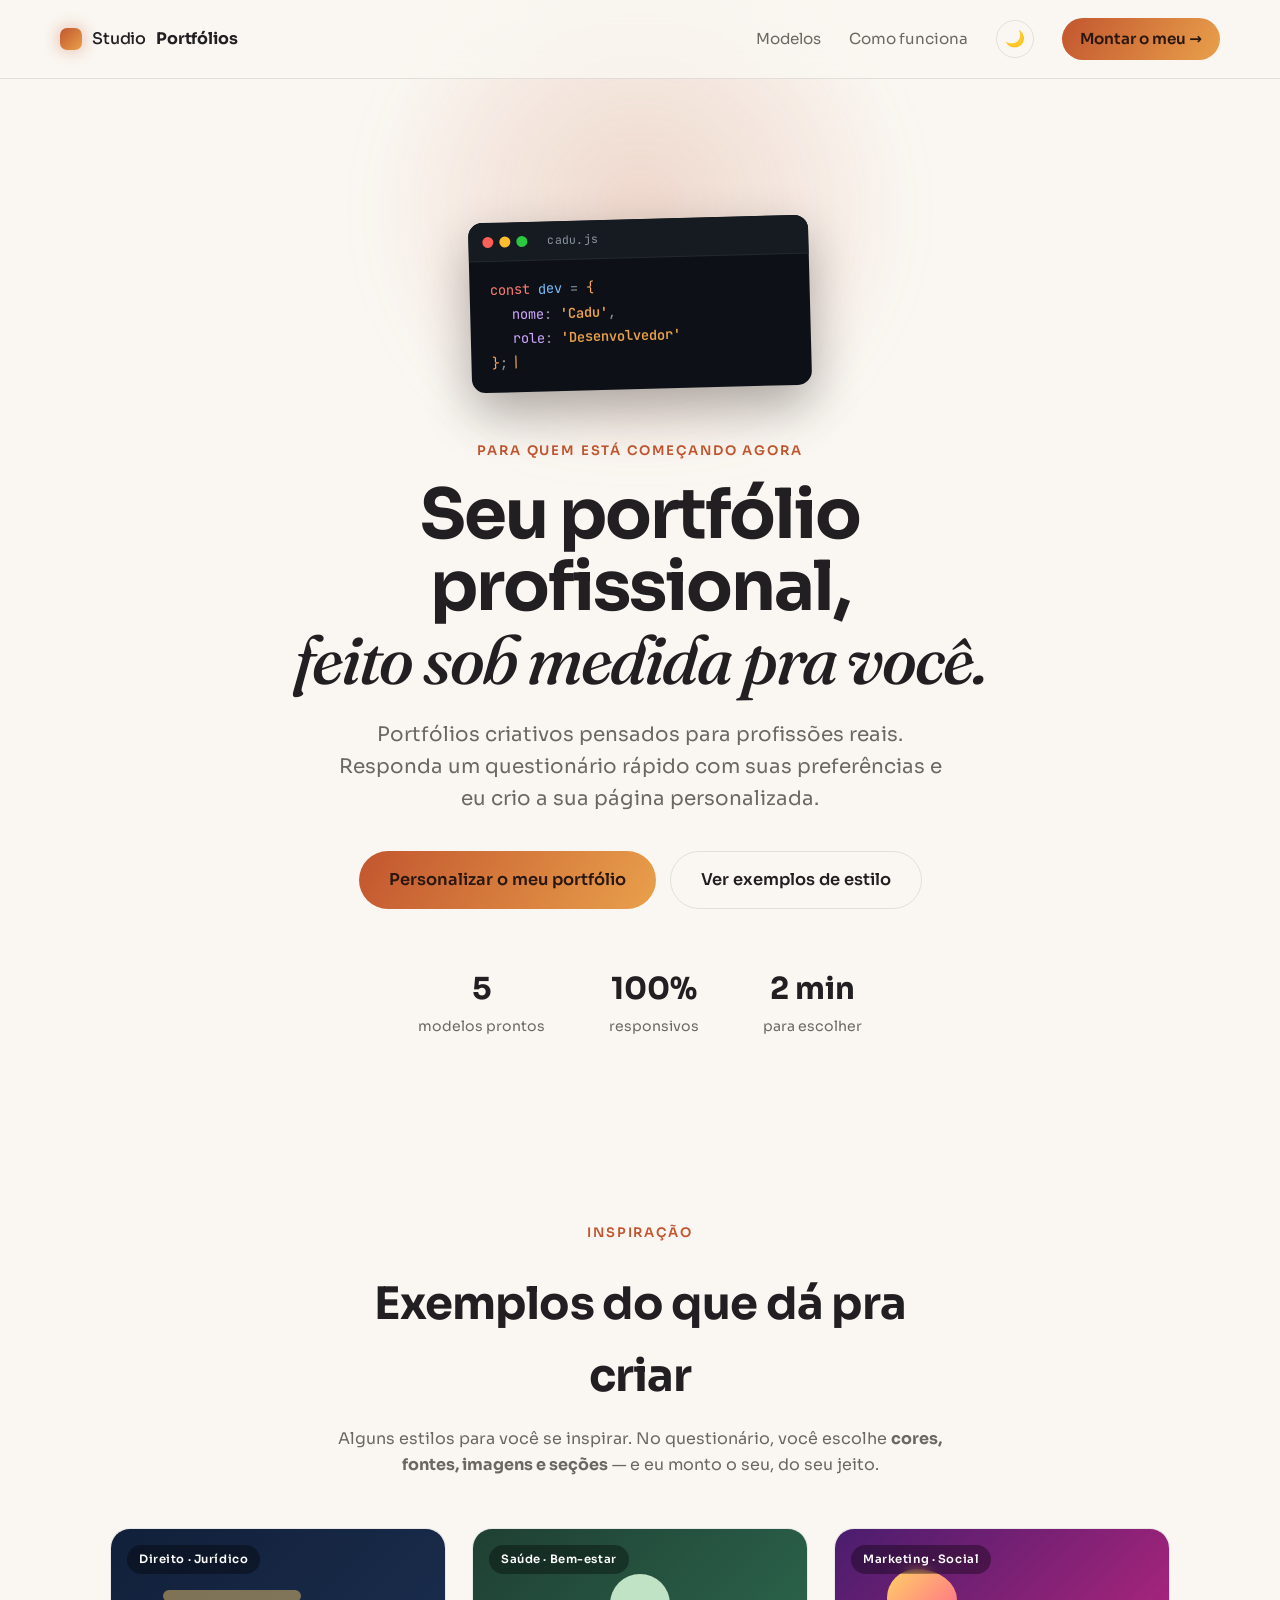
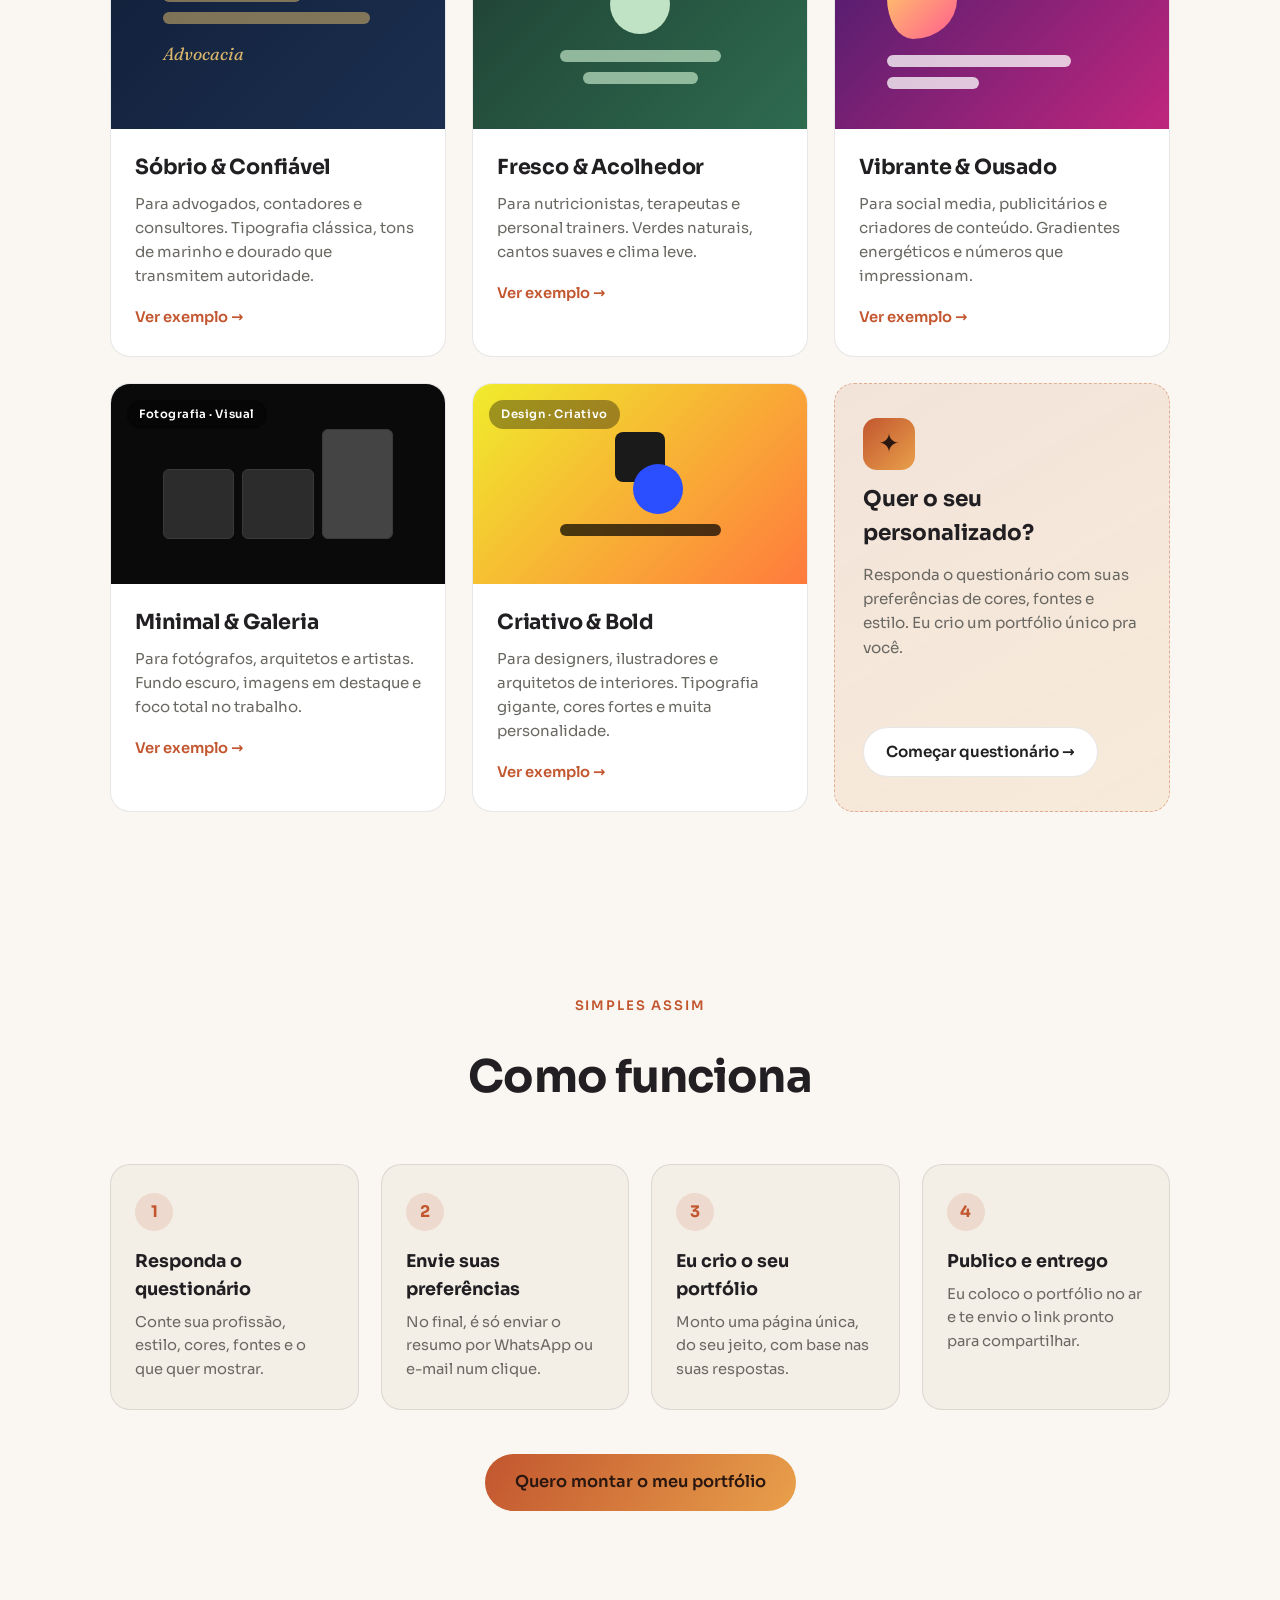
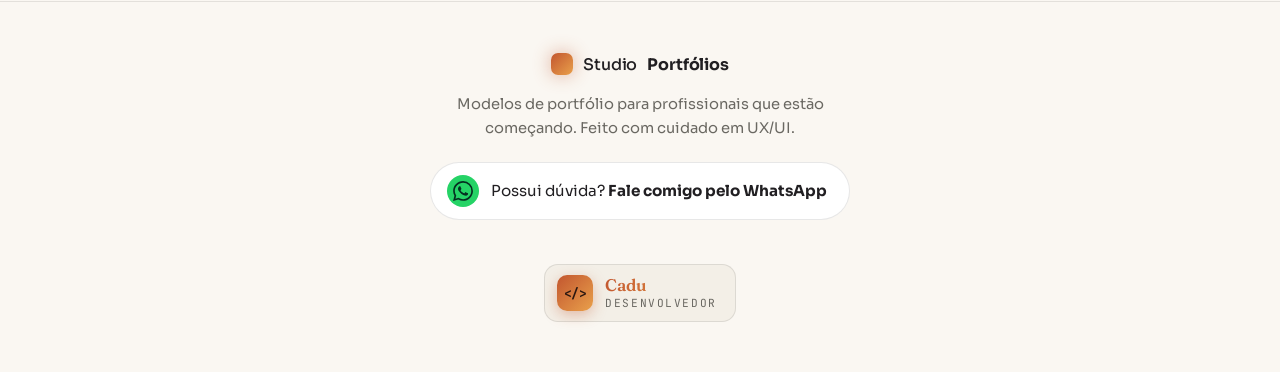
==== index.html @ 98058fce "Initial commit: Studio Portfólios - 5 modelos + questionário interativo" ====
<!DOCTYPE html>
<html lang="pt-BR">
<head>
  <meta charset="UTF-8" />
  <meta name="viewport" content="width=device-width, initial-scale=1.0" />
  <title>Studio de Portfólios — Modelos prontos para começar</title>
  <meta name="description" content="5 modelos criativos de portfólio para advogados, nutricionistas, marketing, fotógrafos e designers. Responda o questionário e descubra o seu." />
  <link rel="icon" type="image/svg+xml" href="assets/favicon.svg" />
  <link rel="preconnect" href="https://fonts.googleapis.com" />
  <link rel="preconnect" href="https://fonts.gstatic.com" crossorigin />
  <link href="https://fonts.googleapis.com/css2?family=Sora:wght@300;400;500;600;700;800&family=Fraunces:opsz,wght@9..144,400;9..144,500;9..144,600&family=JetBrains+Mono:wght@500;700&display=swap" rel="stylesheet" />
  <link rel="stylesheet" href="assets/css/showcase.css" />
  <!-- Aplica o tema salvo antes da renderização (evita "piscar") -->
  <script>try{if(localStorage.getItem('theme')==='dark')document.documentElement.setAttribute('data-theme','dark');}catch(e){}</script>
</head>
<body>
  <!-- ===================== NAV ===================== -->
  <header class="nav">
    <a class="brand" href="index.html">
      <span class="brand-mark"></span>
      Studio<strong>Portfólios</strong>
    </a>
    <nav class="nav-links">
      <a href="#modelos">Modelos</a>
      <a href="#como">Como funciona</a>
      <button class="theme-toggle" id="themeToggle" type="button" aria-label="Alternar tema claro/escuro">
        <span class="theme-icon">🌙</span>
      </button>
      <a class="btn btn-sm" href="questionario.html">Montar o meu →</a>
    </nav>
  </header>

  <!-- ===================== HERO ===================== -->
  <section class="hero">
    <div class="hero-glow"></div>

    <!-- Assinatura do desenvolvedor (mock de editor de código) -->
    <a class="dev-brand" href="https://wa.me/5511913297171?text=Ol%C3%A1%20Cadu!%20%F0%9F%91%8B%20Vi%20seu%20Studio%20de%20Portf%C3%B3lios%20e%20tenho%20uma%20d%C3%BAvida%3A" target="_blank" rel="noopener" aria-label="Fale com Cadu, o desenvolvedor">
      <div class="dev-brand-chrome">
        <span class="dot r"></span>
        <span class="dot y"></span>
        <span class="dot g"></span>
        <span class="path">cadu.js</span>
      </div>
      <div class="dev-brand-code">
        <div class="line"><span class="tk-key">const</span> <span class="tk-var">dev</span> <span class="tk-op">=</span> <span class="tk-brace">{</span></div>
        <div class="line indent"><span class="tk-prop">nome</span><span class="tk-op">:</span> <span class="tk-str">'Cadu'</span><span class="tk-op">,</span></div>
        <div class="line indent"><span class="tk-prop">role</span><span class="tk-op">:</span> <span class="tk-str">'Desenvolvedor'</span></div>
        <div class="line"><span class="tk-brace">}</span><span class="tk-op">;</span><span class="cursor">|</span></div>
      </div>
    </a>

    <p class="eyebrow">Para quem está começando agora</p>
    <h1>Seu portfólio profissional,<br /><em>feito sob medida pra você.</em></h1>
    <p class="lead">
      Portfólios criativos pensados para profissões reais.
      Responda um questionário rápido com suas preferências e eu crio a sua página personalizada.
    </p>
    <div class="hero-actions">
      <a class="btn btn-lg" href="questionario.html">Personalizar o meu portfólio</a>
      <a class="btn btn-ghost btn-lg" href="#modelos">Ver exemplos de estilo</a>
    </div>
    <div class="hero-stats">
      <div><strong>5</strong><span>modelos prontos</span></div>
      <div><strong>100%</strong><span>responsivos</span></div>
      <div><strong>2 min</strong><span>para escolher</span></div>
    </div>
  </section>

  <!-- ===================== MODELOS ===================== -->
  <section class="models" id="modelos">
    <div class="section-head">
      <p class="eyebrow">Inspiração</p>
      <h2>Exemplos do que dá pra criar</h2>
      <p class="section-sub">Alguns estilos para você se inspirar. No questionário, você escolhe <strong>cores, fontes, imagens e seções</strong> — e eu monto o seu, do seu jeito.</p>
    </div>

    <div class="grid">
      <!-- Advogado -->
      <a class="card card-law" href="templates/advogado.html">
        <div class="card-preview">
          <span class="chip">Direito · Jurídico</span>
          <div class="mock mock-law">
            <div class="mock-line w60"></div>
            <div class="mock-line w90"></div>
            <div class="mock-tag">Advocacia</div>
          </div>
        </div>
        <div class="card-body">
          <h3>Sóbrio &amp; Confiável</h3>
          <p>Para advogados, contadores e consultores. Tipografia clássica, tons de marinho e dourado que transmitem autoridade.</p>
          <span class="card-cta">Ver exemplo →</span>
        </div>
      </a>

      <!-- Nutricionista -->
      <a class="card card-nutri" href="templates/nutricionista.html">
        <div class="card-preview">
          <span class="chip">Saúde · Bem-estar</span>
          <div class="mock mock-nutri">
            <div class="mock-circle"></div>
            <div class="mock-line w70"></div>
            <div class="mock-line w50"></div>
          </div>
        </div>
        <div class="card-body">
          <h3>Fresco &amp; Acolhedor</h3>
          <p>Para nutricionistas, terapeutas e personal trainers. Verdes naturais, cantos suaves e clima leve.</p>
          <span class="card-cta">Ver exemplo →</span>
        </div>
      </a>

      <!-- Marketing -->
      <a class="card card-mkt" href="templates/marketing.html">
        <div class="card-preview">
          <span class="chip">Marketing · Social</span>
          <div class="mock mock-mkt">
            <div class="mock-blob"></div>
            <div class="mock-line w80"></div>
            <div class="mock-line w40"></div>
          </div>
        </div>
        <div class="card-body">
          <h3>Vibrante &amp; Ousado</h3>
          <p>Para social media, publicitários e criadores de conteúdo. Gradientes energéticos e números que impressionam.</p>
          <span class="card-cta">Ver exemplo →</span>
        </div>
      </a>

      <!-- Fotógrafo -->
      <a class="card card-photo" href="templates/fotografo.html">
        <div class="card-preview">
          <span class="chip">Fotografia · Visual</span>
          <div class="mock mock-photo">
            <div class="mock-frame"></div>
            <div class="mock-frame"></div>
            <div class="mock-frame tall"></div>
          </div>
        </div>
        <div class="card-body">
          <h3>Minimal &amp; Galeria</h3>
          <p>Para fotógrafos, arquitetos e artistas. Fundo escuro, imagens em destaque e foco total no trabalho.</p>
          <span class="card-cta">Ver exemplo →</span>
        </div>
      </a>

      <!-- Designer -->
      <a class="card card-design" href="templates/designer.html">
        <div class="card-preview">
          <span class="chip">Design · Criativo</span>
          <div class="mock mock-design">
            <div class="mock-shape sq"></div>
            <div class="mock-shape ci"></div>
            <div class="mock-line w70"></div>
          </div>
        </div>
        <div class="card-body">
          <h3>Criativo &amp; Bold</h3>
          <p>Para designers, ilustradores e arquitetos de interiores. Tipografia gigante, cores fortes e muita personalidade.</p>
          <span class="card-cta">Ver exemplo →</span>
        </div>
      </a>

      <!-- Card questionário -->
      <a class="card card-quiz" href="questionario.html">
        <div class="card-quiz-inner">
          <div class="quiz-icon">✦</div>
          <h3>Quer o seu personalizado?</h3>
          <p>Responda o questionário com suas preferências de cores, fontes e estilo. Eu crio um portfólio único pra você.</p>
          <span class="btn btn-light">Começar questionário →</span>
        </div>
      </a>
    </div>
  </section>

  <!-- ===================== COMO FUNCIONA ===================== -->
  <section class="how" id="como">
    <div class="section-head">
      <p class="eyebrow">Simples assim</p>
      <h2>Como funciona</h2>
    </div>
    <div class="steps">
      <div class="step">
        <span class="step-num">1</span>
        <h3>Responda o questionário</h3>
        <p>Conte sua profissão, estilo, cores, fontes e o que quer mostrar.</p>
      </div>
      <div class="step">
        <span class="step-num">2</span>
        <h3>Envie suas preferências</h3>
        <p>No final, é só enviar o resumo por WhatsApp ou e-mail num clique.</p>
      </div>
      <div class="step">
        <span class="step-num">3</span>
        <h3>Eu crio o seu portfólio</h3>
        <p>Monto uma página única, do seu jeito, com base nas suas respostas.</p>
      </div>
      <div class="step">
        <span class="step-num">4</span>
        <h3>Publico e entrego</h3>
        <p>Eu coloco o portfólio no ar e te envio o link pronto para compartilhar.</p>
      </div>
    </div>
    <div class="how-cta">
      <a class="btn btn-lg" href="questionario.html">Quero montar o meu portfólio</a>
    </div>
  </section>

  <!-- ===================== FOOTER ===================== -->
  <footer class="footer">
    <div class="brand">
      <span class="brand-mark"></span>
      Studio<strong>Portfólios</strong>
    </div>
    <p>Modelos de portfólio para profissionais que estão começando. Feito com cuidado em UX/UI.</p>

    <a class="wpp-help" href="https://wa.me/5511913297171?text=Ol%C3%A1%20Cadu!%20%F0%9F%91%8B%20Vi%20seu%20Studio%20de%20Portf%C3%B3lios%20e%20tenho%20uma%20d%C3%BAvida%3A" target="_blank" rel="noopener">
      <span class="wpp-ic" aria-hidden="true">
        <svg viewBox="0 0 24 24" width="20" height="20" fill="currentColor"><path d="M17.472 14.382c-.297-.149-1.758-.867-2.03-.966-.273-.099-.471-.148-.67.15-.197.297-.767.966-.94 1.164-.173.199-.347.223-.644.075-.297-.15-1.255-.463-2.39-1.475-.883-.788-1.48-1.761-1.653-2.059-.173-.297-.018-.458.13-.606.134-.133.298-.347.446-.52.149-.174.198-.298.298-.497.099-.198.05-.371-.025-.52-.075-.149-.669-1.611-.916-2.207-.242-.579-.487-.5-.669-.51l-.57-.01c-.198 0-.52.074-.792.372s-1.04 1.016-1.04 2.479 1.065 2.876 1.213 3.074c.149.198 2.096 3.2 5.077 4.487.71.306 1.263.489 1.694.625.712.226 1.36.194 1.872.118.571-.085 1.758-.719 2.006-1.413.248-.694.248-1.289.173-1.413-.074-.124-.272-.198-.57-.347m-5.421 7.403h-.004a9.87 9.87 0 01-5.031-1.378l-.361-.214-3.741.982.998-3.648-.235-.374a9.86 9.86 0 01-1.51-5.26c.001-5.45 4.436-9.884 9.888-9.884 2.64 0 5.122 1.03 6.988 2.898a9.825 9.825 0 012.893 6.994c-.003 5.45-4.437 9.884-9.885 9.884m8.413-18.297A11.815 11.815 0 0012.05 0C5.495 0 .16 5.335.157 11.892c0 2.096.547 4.142 1.588 5.945L.057 24l6.305-1.654a11.882 11.882 0 005.683 1.448h.005c6.554 0 11.89-5.335 11.893-11.893a11.821 11.821 0 00-3.48-8.413z"/></svg>
      </span>
      <span class="wpp-txt">Possui dúvida? <strong>Fale comigo pelo WhatsApp</strong></span>
    </a>

    <div class="signature" title="Feito por Cadu">
      <span class="sig-mark">&lt;/&gt;</span>
      <div class="sig-text">
        <strong>Cadu</strong>
        <span>Desenvolvedor</span>
      </div>
    </div>
  </footer>

  <!-- ===================== TEMA (claro / escuro) ===================== -->
  <script>
    (function () {
      var root = document.documentElement;
      var btn = document.getElementById('themeToggle');
      var icon = btn.querySelector('.theme-icon');
      function sync() {
        var dark = root.getAttribute('data-theme') === 'dark';
        icon.textContent = dark ? '☀️' : '🌙';
        btn.setAttribute('title', dark ? 'Mudar para o modo claro' : 'Mudar para o modo escuro');
      }
      sync();
      btn.addEventListener('click', function () {
        var dark = root.getAttribute('data-theme') === 'dark';
        if (dark) {
          root.removeAttribute('data-theme');
          try { localStorage.setItem('theme', 'light'); } catch (e) {}
        } else {
          root.setAttribute('data-theme', 'dark');
          try { localStorage.setItem('theme', 'dark'); } catch (e) {}
        }
        sync();
      });
    })();
  </script>
</body>
</html>
---- assets/css/showcase.css ----
/* ============================================================
   STUDIO PORTFÓLIOS — Tela de apresentação (vitrine)
   Tema claro por padrão · alternância para escuro
   ============================================================ */
:root {
  /* Acento quente/humano — compartilhado entre os temas */
  --accent: #c2562f;       /* terracota */
  --accent-2: #e9a04b;     /* âmbar */
  --accent-soft: rgba(194, 86, 47, 0.14);
  --btn-txt: #2a1710;      /* texto sobre botões com gradiente */
  --radius: 20px;
  --max: 1180px;
  --font-sans: "Sora", system-ui, sans-serif;
  --font-serif: "Fraunces", Georgia, serif;

  /* CLARO (padrão) */
  --bg: #faf7f2;
  --bg-soft: #f3efe7;
  --surface: #ffffff;
  --line: rgba(28, 24, 20, 0.10);
  --txt: #211f22;
  --txt-dim: #6a6862;
  --hover: rgba(28, 24, 20, 0.05);
  --glow: rgba(194, 86, 47, 0.20);
  --nav-bg: rgba(250, 247, 242, 0.75);
  --shadow: 0 24px 50px rgba(60, 40, 30, 0.13);
}

[data-theme="dark"] {
  --bg: #0c0d12;
  --bg-soft: #14151d;
  --surface: #1a1c26;
  --line: rgba(255, 255, 255, 0.08);
  --txt: #f2f3f8;
  --txt-dim: #a7abbd;
  --hover: rgba(255, 255, 255, 0.06);
  --glow: rgba(233, 160, 75, 0.22);
  --nav-bg: rgba(12, 13, 18, 0.7);
  --shadow: 0 24px 50px rgba(0, 0, 0, 0.4);
}

* { margin: 0; padding: 0; box-sizing: border-box; }
html { scroll-behavior: smooth; }
body {
  font-family: var(--font-sans);
  background: var(--bg);
  color: var(--txt);
  line-height: 1.6;
  -webkit-font-smoothing: antialiased;
  overflow-x: hidden;
  transition: background 0.3s ease, color 0.3s ease;
}
a { color: inherit; text-decoration: none; }
em { font-family: var(--font-serif); font-style: italic; font-weight: 500; }

/* ---------- Botões ---------- */
.btn {
  display: inline-flex;
  align-items: center;
  gap: 8px;
  padding: 12px 22px;
  border-radius: 100px;
  font-weight: 600;
  font-size: 0.95rem;
  background: linear-gradient(120deg, var(--accent), var(--accent-2));
  color: var(--btn-txt);
  transition: transform 0.2s ease, box-shadow 0.2s ease, opacity 0.2s;
  white-space: nowrap;
}
.btn:hover { transform: translateY(-2px); box-shadow: 0 12px 30px rgba(194, 86, 47, 0.32); }
.btn-sm { padding: 9px 18px; font-size: 0.88rem; }
.btn-lg { padding: 15px 30px; font-size: 1.02rem; }
.btn-ghost { background: transparent; color: var(--txt); border: 1px solid var(--line); }
.btn-ghost:hover { background: var(--hover); box-shadow: none; }
.btn-light { background: var(--surface); color: var(--txt); border: 1px solid var(--line); }

/* ---------- Tema (toggle) ---------- */
.theme-toggle {
  display: inline-grid;
  place-items: center;
  width: 38px;
  height: 38px;
  border-radius: 50%;
  background: transparent;
  border: 1px solid var(--line);
  color: var(--txt);
  cursor: pointer;
  font-size: 1rem;
  line-height: 1;
  transition: background 0.2s ease, border-color 0.2s ease, transform 0.2s ease;
}
.theme-toggle:hover { background: var(--hover); transform: translateY(-1px); }

/* ---------- Nav ---------- */
.nav {
  position: sticky;
  top: 0;
  z-index: 50;
  display: flex;
  align-items: center;
  justify-content: space-between;
  padding: 18px clamp(20px, 5vw, 60px);
  background: var(--nav-bg);
  backdrop-filter: blur(14px);
  border-bottom: 1px solid var(--line);
}
.brand {
  display: flex;
  align-items: center;
  gap: 10px;
  font-weight: 500;
  letter-spacing: -0.01em;
}
.brand strong { font-weight: 700; }
.brand-mark {
  width: 22px;
  height: 22px;
  border-radius: 7px;
  background: linear-gradient(135deg, var(--accent), var(--accent-2));
  box-shadow: 0 0 18px rgba(194, 86, 47, 0.45);
}
.nav-links { display: flex; align-items: center; gap: 28px; }
.nav-links a { color: var(--txt-dim); font-size: 0.95rem; transition: color 0.2s; }
.nav-links a:hover { color: var(--txt); }
.nav-links .btn { color: var(--btn-txt); }

/* ---------- Hero ---------- */
.hero {
  position: relative;
  text-align: center;
  padding: clamp(70px, 12vw, 140px) clamp(20px, 5vw, 60px) clamp(50px, 8vw, 90px);
  max-width: 900px;
  margin: 0 auto;
}

/* Assinatura Dev — mock de editor de código no topo da hero */
.dev-brand {
  display: block;
  width: 100%;
  max-width: 340px;
  margin: 0 auto clamp(28px, 4vw, 48px);
  background: #0d1117;
  border-radius: 14px;
  overflow: hidden;
  font-family: "JetBrains Mono", ui-monospace, "SF Mono", Menlo, monospace;
  color: #e6edf3;
  transform: rotate(-1.5deg);
  transition: transform 0.4s ease, box-shadow 0.4s ease;
  box-shadow: 0 20px 50px rgba(0, 0, 0, 0.30), 0 0 0 1px rgba(255, 255, 255, 0.06);
  text-align: left;
  text-decoration: none;
  position: relative;
}
.dev-brand::after {
  content: "";
  position: absolute;
  inset: -2px;
  border-radius: 16px;
  background: linear-gradient(135deg, var(--accent), var(--accent-2));
  z-index: -1;
  opacity: 0;
  filter: blur(18px);
  transition: opacity 0.4s ease;
}
.dev-brand:hover {
  transform: rotate(0deg) translateY(-4px);
  box-shadow: 0 28px 60px rgba(194, 86, 47, 0.35), 0 0 0 1px rgba(233, 160, 75, 0.4);
}
.dev-brand:hover::after { opacity: 0.55; }

.dev-brand-chrome {
  display: flex;
  align-items: center;
  gap: 6px;
  padding: 10px 14px;
  background: #161b22;
  border-bottom: 1px solid rgba(255, 255, 255, 0.06);
}
.dev-brand-chrome .dot { width: 11px; height: 11px; border-radius: 50%; }
.dev-brand-chrome .dot.r { background: #ff5f57; }
.dev-brand-chrome .dot.y { background: #febc2e; }
.dev-brand-chrome .dot.g { background: #28c940; }
.dev-brand-chrome .path {
  margin-left: 14px;
  font-size: 0.72rem;
  color: #8b949e;
  letter-spacing: 0.02em;
}

.dev-brand-code {
  padding: 16px 20px 18px;
  font-size: 0.86rem;
  line-height: 1.75;
}
.dev-brand-code .line { white-space: pre; }
.dev-brand-code .indent { padding-left: 22px; }
.dev-brand-code .tk-key   { color: #ff7b72; }             /* const */
.dev-brand-code .tk-var   { color: #79c0ff; }             /* variável */
.dev-brand-code .tk-prop  { color: #d2a8ff; }             /* propriedade */
.dev-brand-code .tk-str   { color: var(--accent-2); font-weight: 600; }  /* string em âmbar */
.dev-brand-code .tk-op    { color: #8b949e; }             /* operadores */
.dev-brand-code .tk-brace { color: #ffa657; }             /* chaves */
.dev-brand-code .cursor {
  display: inline-block;
  margin-left: 4px;
  color: var(--accent-2);
  font-weight: 400;
  animation: blink 1s steps(1) infinite;
}
@keyframes blink { 50% { opacity: 0; } }

@media (max-width: 520px) {
  .dev-brand { max-width: 300px; }
  .dev-brand-code { font-size: 0.78rem; padding: 14px 16px 16px; }
}
.hero-glow {
  position: absolute;
  top: -120px;
  left: 50%;
  transform: translateX(-50%);
  width: 700px;
  height: 500px;
  background: radial-gradient(circle, var(--glow), transparent 65%);
  filter: blur(20px);
  z-index: -1;
  pointer-events: none;
}
.eyebrow {
  display: inline-block;
  font-size: 0.82rem;
  font-weight: 600;
  letter-spacing: 0.14em;
  text-transform: uppercase;
  color: var(--accent);
  margin-bottom: 18px;
}
.hero h1 {
  font-size: clamp(2.4rem, 6vw, 4.3rem);
  line-height: 1.05;
  letter-spacing: -0.03em;
  font-weight: 700;
  margin-bottom: 22px;
}
.lead {
  font-size: clamp(1.05rem, 2.2vw, 1.25rem);
  color: var(--txt-dim);
  max-width: 620px;
  margin: 0 auto 36px;
}
.hero-actions { display: flex; gap: 14px; justify-content: center; flex-wrap: wrap; }
.hero-stats {
  display: flex;
  justify-content: center;
  gap: clamp(28px, 6vw, 64px);
  margin-top: 56px;
  flex-wrap: wrap;
}
.hero-stats div { text-align: center; }
.hero-stats strong { display: block; font-size: 1.9rem; font-weight: 700; }
.hero-stats span { font-size: 0.88rem; color: var(--txt-dim); }

/* ---------- Section head ---------- */
.section-head { text-align: center; max-width: 640px; margin: 0 auto 50px; }
.section-head h2 {
  font-size: clamp(1.9rem, 4vw, 2.8rem);
  letter-spacing: -0.02em;
  margin: 8px 0 14px;
}
.section-sub { color: var(--txt-dim); }

/* ---------- Modelos / Grid ---------- */
.models { padding: clamp(50px, 8vw, 90px) clamp(20px, 5vw, 60px); max-width: var(--max); margin: 0 auto; }
.grid {
  display: grid;
  grid-template-columns: repeat(auto-fill, minmax(320px, 1fr));
  gap: 26px;
}
.card {
  background: var(--surface);
  border: 1px solid var(--line);
  border-radius: var(--radius);
  overflow: hidden;
  transition: transform 0.25s ease, border-color 0.25s ease, box-shadow 0.25s ease;
  display: flex;
  flex-direction: column;
}
.card:hover {
  transform: translateY(-6px);
  border-color: rgba(194, 86, 47, 0.35);
  box-shadow: var(--shadow);
}
.card-preview {
  position: relative;
  height: 200px;
  padding: 24px;
  display: flex;
  align-items: center;
  justify-content: center;
  overflow: hidden;
}
.chip {
  position: absolute;
  top: 16px;
  left: 16px;
  font-size: 0.72rem;
  font-weight: 600;
  letter-spacing: 0.05em;
  padding: 5px 12px;
  border-radius: 100px;
  background: rgba(0, 0, 0, 0.35);
  backdrop-filter: blur(4px);
  color: #fff;
  z-index: 2;
}
.card-body { padding: 22px 24px 26px; }
.card-body h3 { font-size: 1.3rem; letter-spacing: -0.01em; margin-bottom: 8px; }
.card-body p { color: var(--txt-dim); font-size: 0.94rem; margin-bottom: 16px; }
.card-cta { font-weight: 600; color: var(--accent); font-size: 0.92rem; }

/* Mockups dentro dos cards (cada profissão tem seu clima) */
.mock { width: 100%; max-width: 230px; display: flex; flex-direction: column; gap: 10px; }
.mock-line { height: 12px; border-radius: 6px; background: rgba(255, 255, 255, 0.5); }
.w40 { width: 40%; } .w50 { width: 50%; } .w60 { width: 60%; }
.w70 { width: 70%; } .w80 { width: 80%; } .w90 { width: 90%; }

.card-law .card-preview { background: linear-gradient(135deg, #11203a, #1c2f50); }
.mock-law .mock-tag {
  align-self: flex-start; margin-top: 6px; font-family: var(--font-serif);
  font-style: italic; color: #d8b56b; font-size: 1.1rem;
}
.card-law .mock-line { background: rgba(216, 181, 107, 0.55); }

.card-nutri .card-preview { background: linear-gradient(135deg, #1f4034, #2e6b4f); }
.mock-nutri { align-items: center; }
.mock-circle { width: 60px; height: 60px; border-radius: 50%; background: #bfe3c4; margin-bottom: 6px; }
.card-nutri .mock-line { background: rgba(191, 227, 196, 0.7); }

.card-mkt .card-preview { background: linear-gradient(135deg, #4a1d6e, #c0267e); }
.mock-mkt .mock-blob {
  width: 70px; height: 70px; border-radius: 42% 58% 63% 37% / 41% 44% 56% 59%;
  background: linear-gradient(135deg, #ffd166, #ff5d8f); margin-bottom: 6px;
}
.card-mkt .mock-line { background: rgba(255, 255, 255, 0.75); }

.card-photo .card-preview { background: #0a0a0a; }
.mock-photo { flex-direction: row; align-items: flex-end; gap: 8px; max-width: 230px; }
.mock-frame { flex: 1; height: 70px; border-radius: 6px; background: #2c2c2c; border: 1px solid #3a3a3a; }
.mock-frame.tall { height: 110px; background: #444; }

.card-design .card-preview { background: linear-gradient(135deg, #f0ec2c, #ff7a3d); }
.mock-design { align-items: center; }
.mock-shape { width: 50px; height: 50px; }
.mock-shape.sq { background: #1a1a1a; border-radius: 8px; }
.mock-shape.ci { background: #2b4eff; border-radius: 50%; margin-top: -28px; margin-left: 36px; }
.card-design .mock-line { background: rgba(0, 0, 0, 0.7); }

/* Card questionário */
.card-quiz {
  background: linear-gradient(150deg, rgba(194, 86, 47, 0.12), rgba(233, 160, 75, 0.14));
  border: 1px dashed rgba(194, 86, 47, 0.40);
}
.card-quiz-inner { padding: 34px 28px; display: flex; flex-direction: column; align-items: flex-start; gap: 12px; height: 100%; }
.quiz-icon {
  font-size: 1.6rem; width: 52px; height: 52px; display: grid; place-items: center;
  border-radius: 14px; background: linear-gradient(135deg, var(--accent), var(--accent-2)); color: var(--btn-txt);
}
.card-quiz h3 { font-size: 1.35rem; }
.card-quiz p { color: var(--txt-dim); font-size: 0.95rem; flex: 1; }

/* ---------- Como funciona ---------- */
.how { padding: clamp(50px, 8vw, 90px) clamp(20px, 5vw, 60px); max-width: var(--max); margin: 0 auto; }
.steps { display: grid; grid-template-columns: repeat(auto-fit, minmax(220px, 1fr)); gap: 22px; }
.step {
  background: var(--bg-soft); border: 1px solid var(--line);
  border-radius: var(--radius); padding: 28px 24px;
}
.step-num {
  display: inline-grid; place-items: center; width: 38px; height: 38px;
  border-radius: 50%; background: var(--accent-soft); color: var(--accent);
  font-weight: 700; margin-bottom: 16px;
}
.step h3 { font-size: 1.1rem; margin-bottom: 8px; }
.step p { color: var(--txt-dim); font-size: 0.92rem; }
.how-cta { text-align: center; margin-top: 44px; }

/* ---------- Footer ---------- */
.footer {
  border-top: 1px solid var(--line);
  padding: 50px clamp(20px, 5vw, 60px);
  text-align: center;
  display: flex;
  flex-direction: column;
  align-items: center;
  gap: 16px;
}
.footer p { color: var(--txt-dim); font-size: 0.92rem; max-width: 460px; }

/* CTA de dúvida no WhatsApp (rodapé) */
.wpp-help {
  display: inline-flex;
  align-items: center;
  gap: 12px;
  padding: 12px 22px 12px 16px;
  margin-top: 6px;
  border-radius: 100px;
  background: var(--surface);
  border: 1px solid var(--line);
  color: var(--txt);
  font-size: 0.95rem;
  transition: transform 0.2s ease, box-shadow 0.2s ease, border-color 0.2s ease, background 0.2s ease;
}
.wpp-help:hover {
  transform: translateY(-2px);
  border-color: #25d366;
  background: linear-gradient(120deg, #25d366, #128c7e);
  color: #052e21;
  box-shadow: 0 14px 30px rgba(37, 211, 102, 0.35);
}
.wpp-help .wpp-ic {
  display: grid;
  place-items: center;
  width: 32px;
  height: 32px;
  border-radius: 50%;
  background: #25d366;
  color: #052e21;
  flex-shrink: 0;
  transition: background 0.2s ease;
}
.wpp-help:hover .wpp-ic { background: rgba(255,255,255,0.35); }
.wpp-help strong { font-weight: 700; }

/* Assinatura Cadu — Desenvolvedor */
.signature {
  display: inline-flex;
  align-items: center;
  gap: 12px;
  margin-top: 28px;
  padding: 10px 18px 10px 12px;
  border-radius: 14px;
  border: 1px solid var(--line);
  background: var(--bg-soft);
  transition: border-color 0.25s ease, transform 0.25s ease, background 0.25s ease;
}
.signature:hover {
  border-color: rgba(194, 86, 47, 0.4);
  transform: translateY(-1px);
}
.signature .sig-mark {
  display: grid;
  place-items: center;
  width: 36px;
  height: 36px;
  border-radius: 10px;
  background: linear-gradient(135deg, var(--accent), var(--accent-2));
  color: var(--btn-txt);
  font-family: "JetBrains Mono", ui-monospace, "SF Mono", Menlo, monospace;
  font-weight: 700;
  font-size: 0.82rem;
  letter-spacing: -0.02em;
  box-shadow: 0 4px 14px rgba(194, 86, 47, 0.35);
}
.signature .sig-text {
  display: flex;
  flex-direction: column;
  line-height: 1.15;
  text-align: left;
}
.signature .sig-text strong {
  font-family: "Fraunces", Georgia, serif;
  font-weight: 600;
  font-size: 1.05rem;
  letter-spacing: -0.01em;
  background: linear-gradient(120deg, var(--accent), var(--accent-2));
  -webkit-background-clip: text;
  background-clip: text;
  color: transparent;
}
.signature .sig-text span {
  font-family: "JetBrains Mono", ui-monospace, "SF Mono", Menlo, monospace;
  font-size: 0.7rem;
  letter-spacing: 0.14em;
  text-transform: uppercase;
  color: var(--txt-dim);
  margin-top: 2px;
}

/* ---------- Responsivo ---------- */
@media (max-width: 780px) {
  .nav-links { gap: 14px; }
  .nav-links a:not(.btn) { display: none; }
}

@media (max-width: 640px) {
  .nav {
    padding: 14px 18px;
  }
  .brand { font-size: 0.95rem; }
  .brand-mark { width: 20px; height: 20px; }

  .hero {
    padding: 56px 20px 40px;
  }
  .hero-glow {
    width: 380px;
    height: 320px;
    top: -60px;
  }
  .hero h1 {
    font-size: clamp(2rem, 8.5vw, 2.6rem);
    line-height: 1.1;
    margin-bottom: 18px;
  }
  .hero h1 br { display: none; }
  .lead {
    font-size: 1rem;
    margin-bottom: 28px;
  }
  .hero-actions {
    flex-direction: column;
    align-items: stretch;
    gap: 10px;
  }
  .hero-actions .btn {
    justify-content: center;
    width: 100%;
  }
  .btn-lg { padding: 14px 24px; font-size: 0.98rem; }

  .hero-stats {
    margin-top: 40px;
    gap: 20px;
    justify-content: space-around;
    width: 100%;
  }
  .hero-stats div { flex: 1; min-width: 0; }
  .hero-stats strong { font-size: 1.5rem; }
  .hero-stats span { font-size: 0.78rem; }
}

@media (max-width: 380px) {
  .hero { padding: 48px 16px 36px; }
  .hero h1 { font-size: 1.85rem; }
  .hero-stats { gap: 12px; }
  .hero-stats strong { font-size: 1.3rem; }
  .hero-stats span { font-size: 0.72rem; }
}
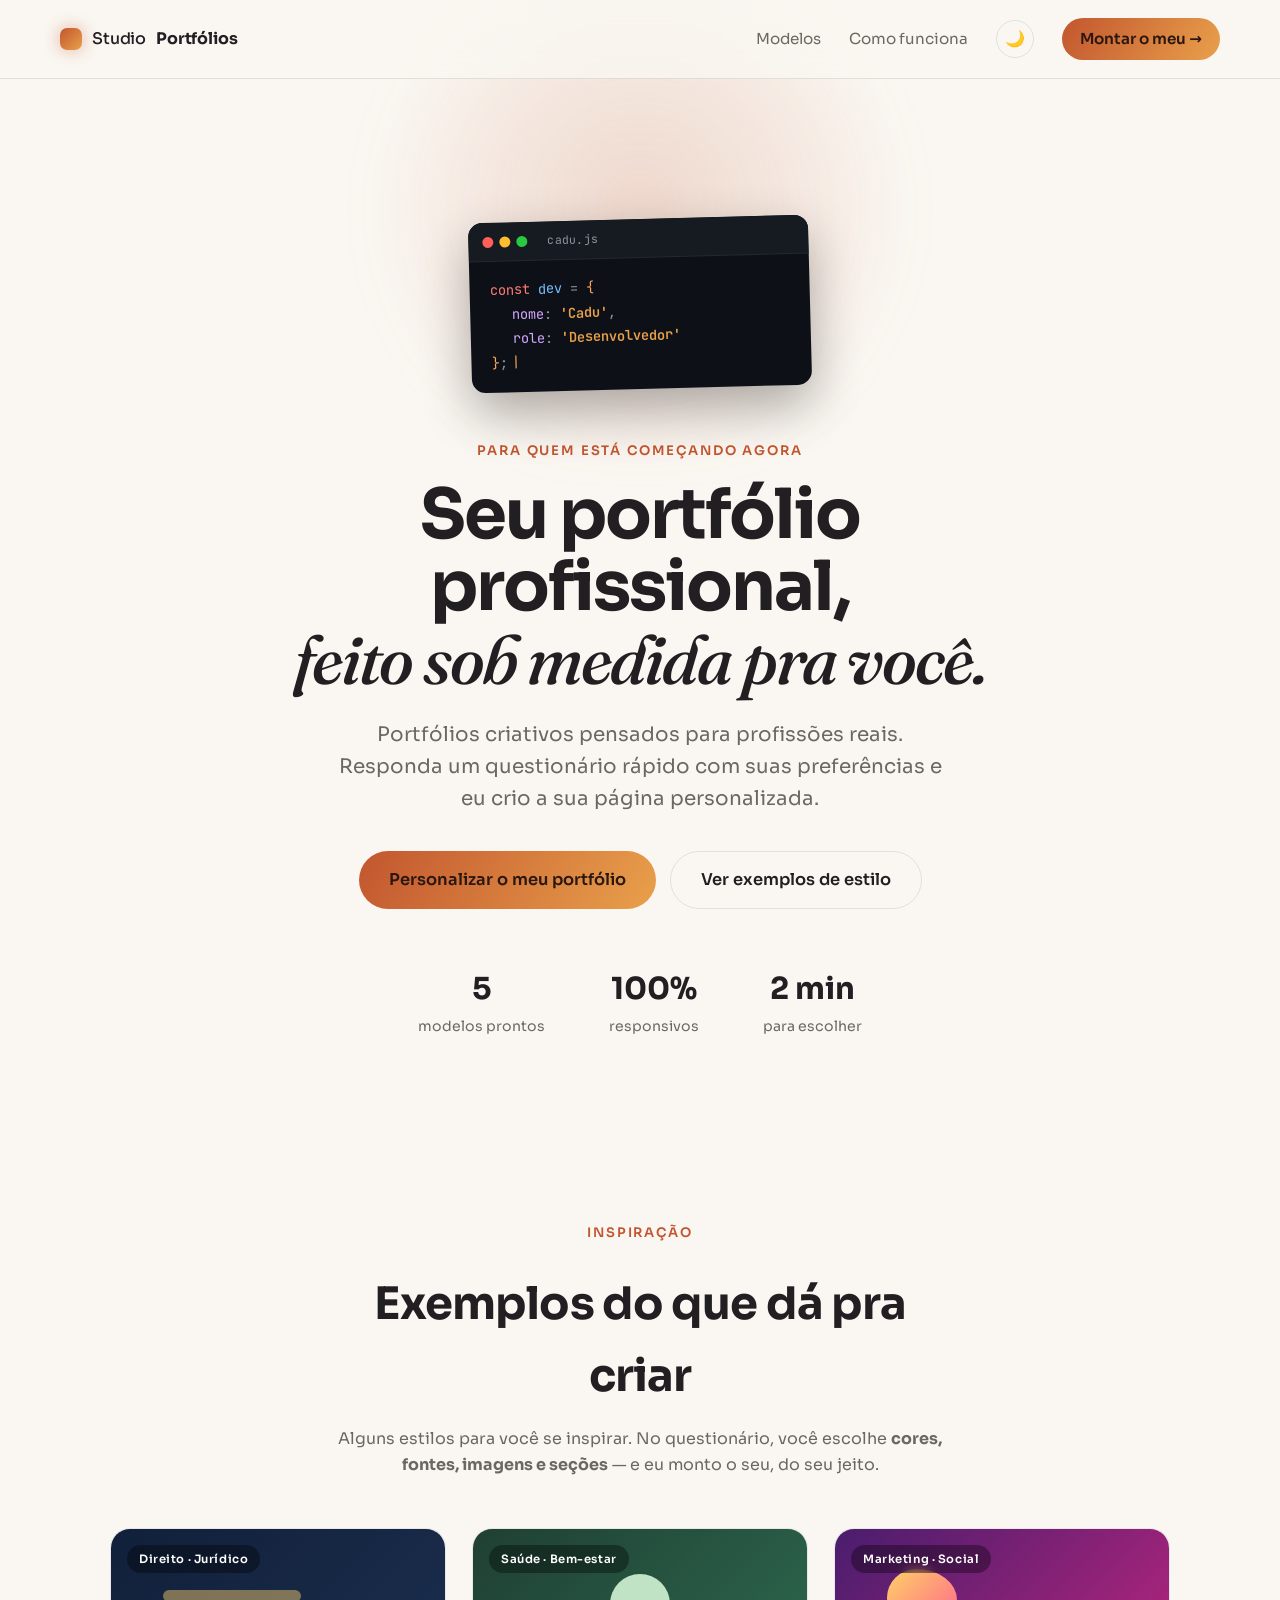
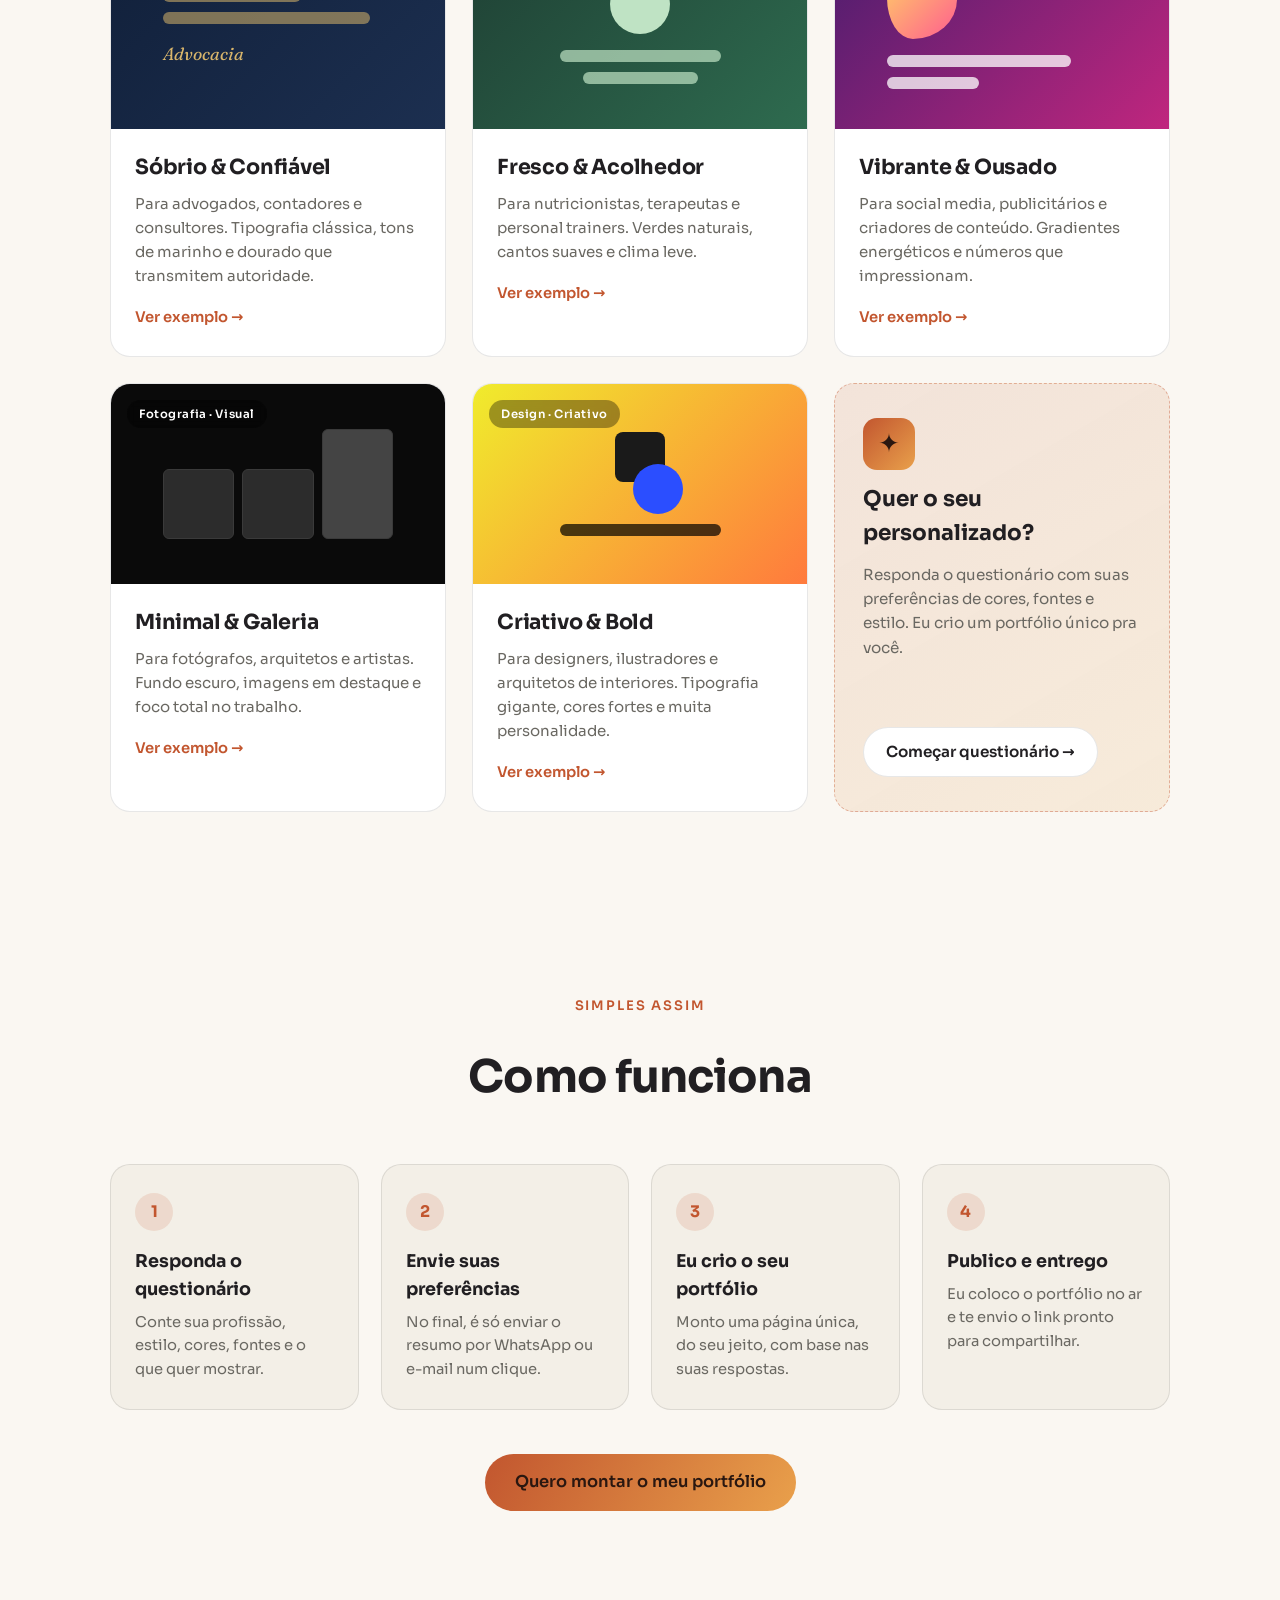
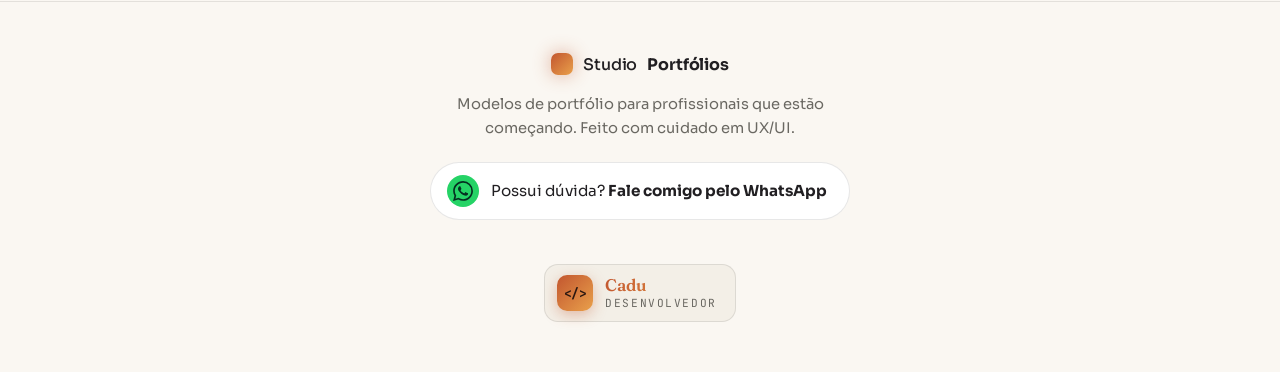
==== commit cf753c78: "SEO: JSON-LD, meta robots e canonicals nos templates - index.html: JSON-LD com WebSite + Person + It" ====
--- a/index.html
+++ b/index.html
@@ -5,11 +5,79 @@
   <meta name="viewport" content="width=device-width, initial-scale=1.0" />
   <title>Studio de Portfólios — Modelos prontos para começar</title>
   <meta name="description" content="5 modelos criativos de portfólio para advogados, nutricionistas, marketing, fotógrafos e designers. Responda o questionário e descubra o seu." />
+  <meta name="author" content="Cadu — Desenvolvedor" />
+  <meta name="theme-color" content="#c2562f" />
+  <meta name="robots" content="index, follow, max-image-preview:large, max-snippet:-1" />
+  <link rel="canonical" href="https://studio-portfolios.carlos-devads.workers.dev/" />
   <link rel="icon" type="image/svg+xml" href="assets/favicon.svg" />
+
+  <!-- Google Search Console: substitua CONTENT pelo código fornecido no console -->
+  <!-- <meta name="google-site-verification" content="CONTENT" /> -->
+
+  <!-- Open Graph (WhatsApp, LinkedIn, Facebook) -->
+  <meta property="og:type" content="website" />
+  <meta property="og:site_name" content="Studio Portfólios" />
+  <meta property="og:locale" content="pt_BR" />
+  <meta property="og:url" content="https://studio-portfolios.carlos-devads.workers.dev/" />
+  <meta property="og:title" content="Studio de Portfólios — 5 modelos criativos prontos" />
+  <meta property="og:description" content="Modelos de portfólio para advogados, nutricionistas, marketing, fotógrafos e designers. Responda o questionário e descubra o seu." />
+  <meta property="og:image" content="https://studio-portfolios.carlos-devads.workers.dev/assets/og-image.svg" />
+  <meta property="og:image:width" content="1200" />
+  <meta property="og:image:height" content="630" />
+  <meta property="og:image:alt" content="Studio Portfólios — 5 modelos criativos de portfólio" />
+
+  <!-- Twitter / X -->
+  <meta name="twitter:card" content="summary_large_image" />
+  <meta name="twitter:title" content="Studio de Portfólios — 5 modelos criativos prontos" />
+  <meta name="twitter:description" content="Responda o questionário e descubra o portfólio ideal pra sua profissão." />
+  <meta name="twitter:image" content="https://studio-portfolios.carlos-devads.workers.dev/assets/og-image.svg" />
   <link rel="preconnect" href="https://fonts.googleapis.com" />
   <link rel="preconnect" href="https://fonts.gstatic.com" crossorigin />
   <link href="https://fonts.googleapis.com/css2?family=Sora:wght@300;400;500;600;700;800&family=Fraunces:opsz,wght@9..144,400;9..144,500;9..144,600&family=JetBrains+Mono:wght@500;700&display=swap" rel="stylesheet" />
   <link rel="stylesheet" href="assets/css/showcase.css" />
+
+  <!-- Structured data (schema.org) -->
+  <script type="application/ld+json">
+  {
+    "@context": "https://schema.org",
+    "@graph": [
+      {
+        "@type": "WebSite",
+        "@id": "https://studio-portfolios.carlos-devads.workers.dev/#website",
+        "url": "https://studio-portfolios.carlos-devads.workers.dev/",
+        "name": "Studio Portfólios",
+        "description": "5 modelos criativos de portfólio para advogados, nutricionistas, marketing, fotógrafos e designers.",
+        "inLanguage": "pt-BR",
+        "publisher": { "@id": "https://studio-portfolios.carlos-devads.workers.dev/#person" }
+      },
+      {
+        "@type": "Person",
+        "@id": "https://studio-portfolios.carlos-devads.workers.dev/#person",
+        "name": "Cadu",
+        "jobTitle": "Desenvolvedor Web",
+        "url": "https://studio-portfolios.carlos-devads.workers.dev/",
+        "contactPoint": {
+          "@type": "ContactPoint",
+          "contactType": "customer support",
+          "telephone": "+55-11-91329-7171",
+          "availableLanguage": ["Portuguese"]
+        }
+      },
+      {
+        "@type": "ItemList",
+        "name": "Modelos de portfólio",
+        "itemListElement": [
+          { "@type": "ListItem", "position": 1, "name": "Advogado — Sóbrio & Confiável",  "url": "https://studio-portfolios.carlos-devads.workers.dev/templates/advogado.html" },
+          { "@type": "ListItem", "position": 2, "name": "Nutricionista — Fresco & Acolhedor", "url": "https://studio-portfolios.carlos-devads.workers.dev/templates/nutricionista.html" },
+          { "@type": "ListItem", "position": 3, "name": "Marketing — Vibrante & Ousado", "url": "https://studio-portfolios.carlos-devads.workers.dev/templates/marketing.html" },
+          { "@type": "ListItem", "position": 4, "name": "Fotógrafo — Minimal & Galeria", "url": "https://studio-portfolios.carlos-devads.workers.dev/templates/fotografo.html" },
+          { "@type": "ListItem", "position": 5, "name": "Designer — Criativo & Bold",   "url": "https://studio-portfolios.carlos-devads.workers.dev/templates/designer.html" }
+        ]
+      }
+    ]
+  }
+  </script>
+
   <!-- Aplica o tema salvo antes da renderização (evita "piscar") -->
   <script>try{if(localStorage.getItem('theme')==='dark')document.documentElement.setAttribute('data-theme','dark');}catch(e){}</script>
 </head>
